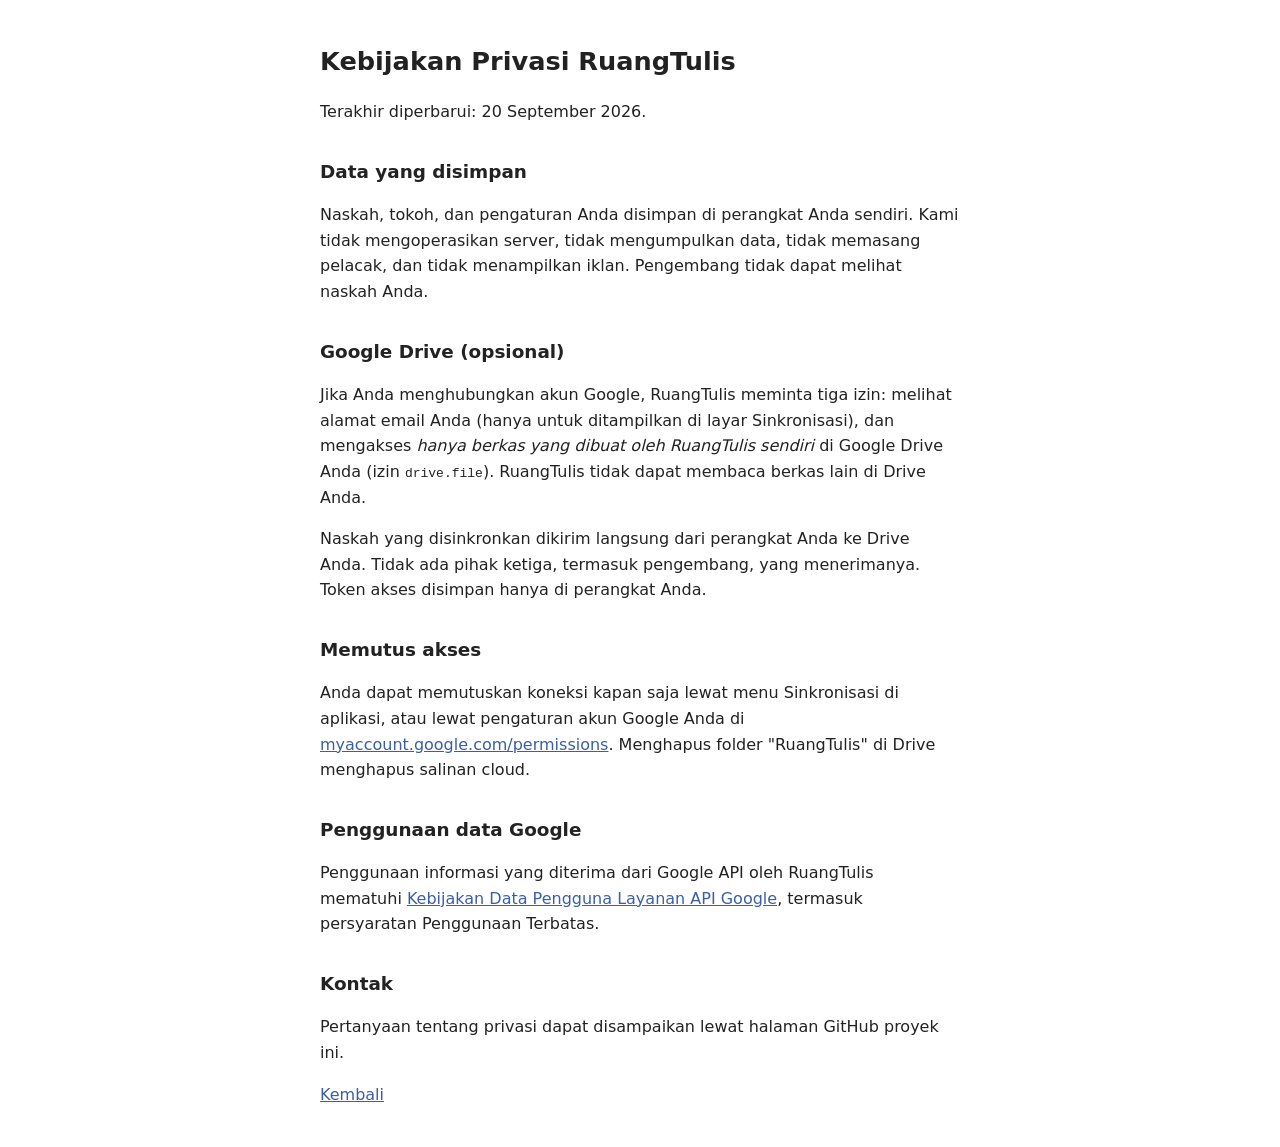
==== privasi.html @ 67985a94 "Halaman info dan kebijakan privasi RuangTulis Co-Authored-By: Claude Sonnet 5 <noreply@anthropic.com" ====
<!doctype html><html lang="id"><head><meta charset="utf-8"><meta name="viewport" content="width=device-width,initial-scale=1"><title>Kebijakan Privasi RuangTulis</title><link rel="stylesheet" href="style.css"></head><body>
<h1>Kebijakan Privasi RuangTulis</h1>
<p>Terakhir diperbarui: 20 September 2026.</p>
<h2>Data yang disimpan</h2>
<p>Naskah, tokoh, dan pengaturan Anda disimpan di perangkat Anda sendiri. Kami tidak mengoperasikan server, tidak mengumpulkan data, tidak memasang pelacak, dan tidak menampilkan iklan. Pengembang tidak dapat melihat naskah Anda.</p>
<h2>Google Drive (opsional)</h2>
<p>Jika Anda menghubungkan akun Google, RuangTulis meminta tiga izin: melihat alamat email Anda (hanya untuk ditampilkan di layar Sinkronisasi), dan mengakses <em>hanya berkas yang dibuat oleh RuangTulis sendiri</em> di Google Drive Anda (izin <code>drive.file</code>). RuangTulis tidak dapat membaca berkas lain di Drive Anda.</p>
<p>Naskah yang disinkronkan dikirim langsung dari perangkat Anda ke Drive Anda. Tidak ada pihak ketiga, termasuk pengembang, yang menerimanya. Token akses disimpan hanya di perangkat Anda.</p>
<h2>Memutus akses</h2>
<p>Anda dapat memutuskan koneksi kapan saja lewat menu Sinkronisasi di aplikasi, atau lewat pengaturan akun Google Anda di <a href="https://myaccount.google.com/permissions">myaccount.google.com/permissions</a>. Menghapus folder "RuangTulis" di Drive menghapus salinan cloud.</p>
<h2>Penggunaan data Google</h2>
<p>Penggunaan informasi yang diterima dari Google API oleh RuangTulis mematuhi <a href="https://developers.google.com/terms/api-services-user-data-policy">Kebijakan Data Pengguna Layanan API Google</a>, termasuk persyaratan Penggunaan Terbatas.</p>
<h2>Kontak</h2>
<p>Pertanyaan tentang privasi dapat disampaikan lewat halaman GitHub proyek ini.</p>
<p><a href="index.html">Kembali</a></p>
</body></html>
---- style.css ----
body{font-family:-apple-system,system-ui,sans-serif;max-width:640px;margin:0 auto;padding:24px 16px;line-height:1.6;color:#222}
h1{font-size:1.6rem}h2{font-size:1.15rem;margin-top:2rem}a{color:#3a5ea8}
@media(prefers-color-scheme:dark){body{background:#111;color:#e6e6e6}a{color:#8fb0ff}}
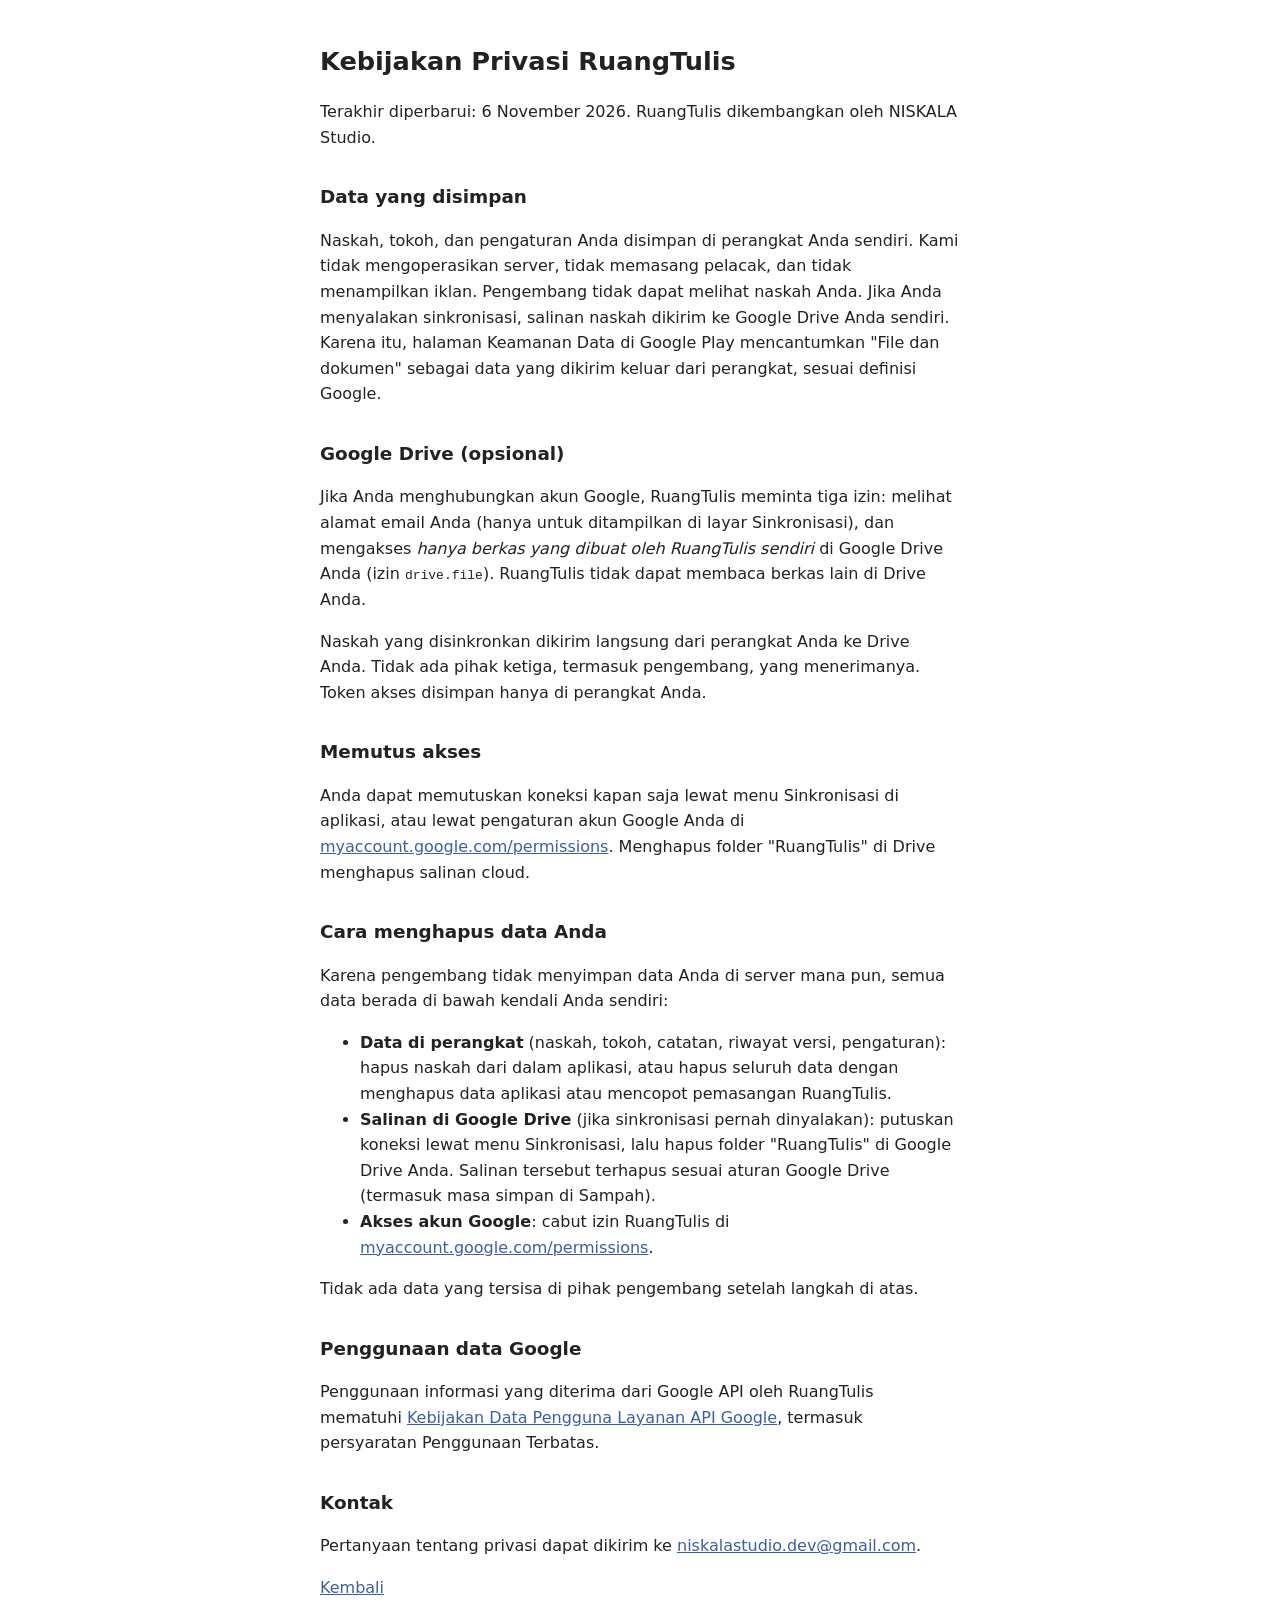
==== commit 13af3b3e: "Perbarui kebijakan privasi: data Drive, cara menghapus data, kontak NISKALA Co-Authored-By: Claude O" ====
--- a/privasi.html
+++ b/privasi.html
@@ -1,16 +1,24 @@
 <!doctype html><html lang="id"><head><meta charset="utf-8"><meta name="viewport" content="width=device-width,initial-scale=1"><title>Kebijakan Privasi RuangTulis</title><link rel="stylesheet" href="style.css"></head><body>
 <h1>Kebijakan Privasi RuangTulis</h1>
-<p>Terakhir diperbarui: 20 September 2026.</p>
+<p>Terakhir diperbarui: 6 November 2026. RuangTulis dikembangkan oleh NISKALA Studio.</p>
 <h2>Data yang disimpan</h2>
-<p>Naskah, tokoh, dan pengaturan Anda disimpan di perangkat Anda sendiri. Kami tidak mengoperasikan server, tidak mengumpulkan data, tidak memasang pelacak, dan tidak menampilkan iklan. Pengembang tidak dapat melihat naskah Anda.</p>
+<p>Naskah, tokoh, dan pengaturan Anda disimpan di perangkat Anda sendiri. Kami tidak mengoperasikan server, tidak memasang pelacak, dan tidak menampilkan iklan. Pengembang tidak dapat melihat naskah Anda. Jika Anda menyalakan sinkronisasi, salinan naskah dikirim ke Google Drive Anda sendiri. Karena itu, halaman Keamanan Data di Google Play mencantumkan "File dan dokumen" sebagai data yang dikirim keluar dari perangkat, sesuai definisi Google.</p>
 <h2>Google Drive (opsional)</h2>
 <p>Jika Anda menghubungkan akun Google, RuangTulis meminta tiga izin: melihat alamat email Anda (hanya untuk ditampilkan di layar Sinkronisasi), dan mengakses <em>hanya berkas yang dibuat oleh RuangTulis sendiri</em> di Google Drive Anda (izin <code>drive.file</code>). RuangTulis tidak dapat membaca berkas lain di Drive Anda.</p>
 <p>Naskah yang disinkronkan dikirim langsung dari perangkat Anda ke Drive Anda. Tidak ada pihak ketiga, termasuk pengembang, yang menerimanya. Token akses disimpan hanya di perangkat Anda.</p>
 <h2>Memutus akses</h2>
 <p>Anda dapat memutuskan koneksi kapan saja lewat menu Sinkronisasi di aplikasi, atau lewat pengaturan akun Google Anda di <a href="https://myaccount.google.com/permissions">myaccount.google.com/permissions</a>. Menghapus folder "RuangTulis" di Drive menghapus salinan cloud.</p>
+<h2 id="hapus-data">Cara menghapus data Anda</h2>
+<p>Karena pengembang tidak menyimpan data Anda di server mana pun, semua data berada di bawah kendali Anda sendiri:</p>
+<ul>
+<li><strong>Data di perangkat</strong> (naskah, tokoh, catatan, riwayat versi, pengaturan): hapus naskah dari dalam aplikasi, atau hapus seluruh data dengan menghapus data aplikasi atau mencopot pemasangan RuangTulis.</li>
+<li><strong>Salinan di Google Drive</strong> (jika sinkronisasi pernah dinyalakan): putuskan koneksi lewat menu Sinkronisasi, lalu hapus folder "RuangTulis" di Google Drive Anda. Salinan tersebut terhapus sesuai aturan Google Drive (termasuk masa simpan di Sampah).</li>
+<li><strong>Akses akun Google</strong>: cabut izin RuangTulis di <a href="https://myaccount.google.com/permissions">myaccount.google.com/permissions</a>.</li>
+</ul>
+<p>Tidak ada data yang tersisa di pihak pengembang setelah langkah di atas.</p>
 <h2>Penggunaan data Google</h2>
 <p>Penggunaan informasi yang diterima dari Google API oleh RuangTulis mematuhi <a href="https://developers.google.com/terms/api-services-user-data-policy">Kebijakan Data Pengguna Layanan API Google</a>, termasuk persyaratan Penggunaan Terbatas.</p>
 <h2>Kontak</h2>
-<p>Pertanyaan tentang privasi dapat disampaikan lewat halaman GitHub proyek ini.</p>
+<p>Pertanyaan tentang privasi dapat dikirim ke <a href="mailto:niskalastudio.dev@gmail.com">niskalastudio.dev@gmail.com</a>.</p>
 <p><a href="index.html">Kembali</a></p>
 </body></html>
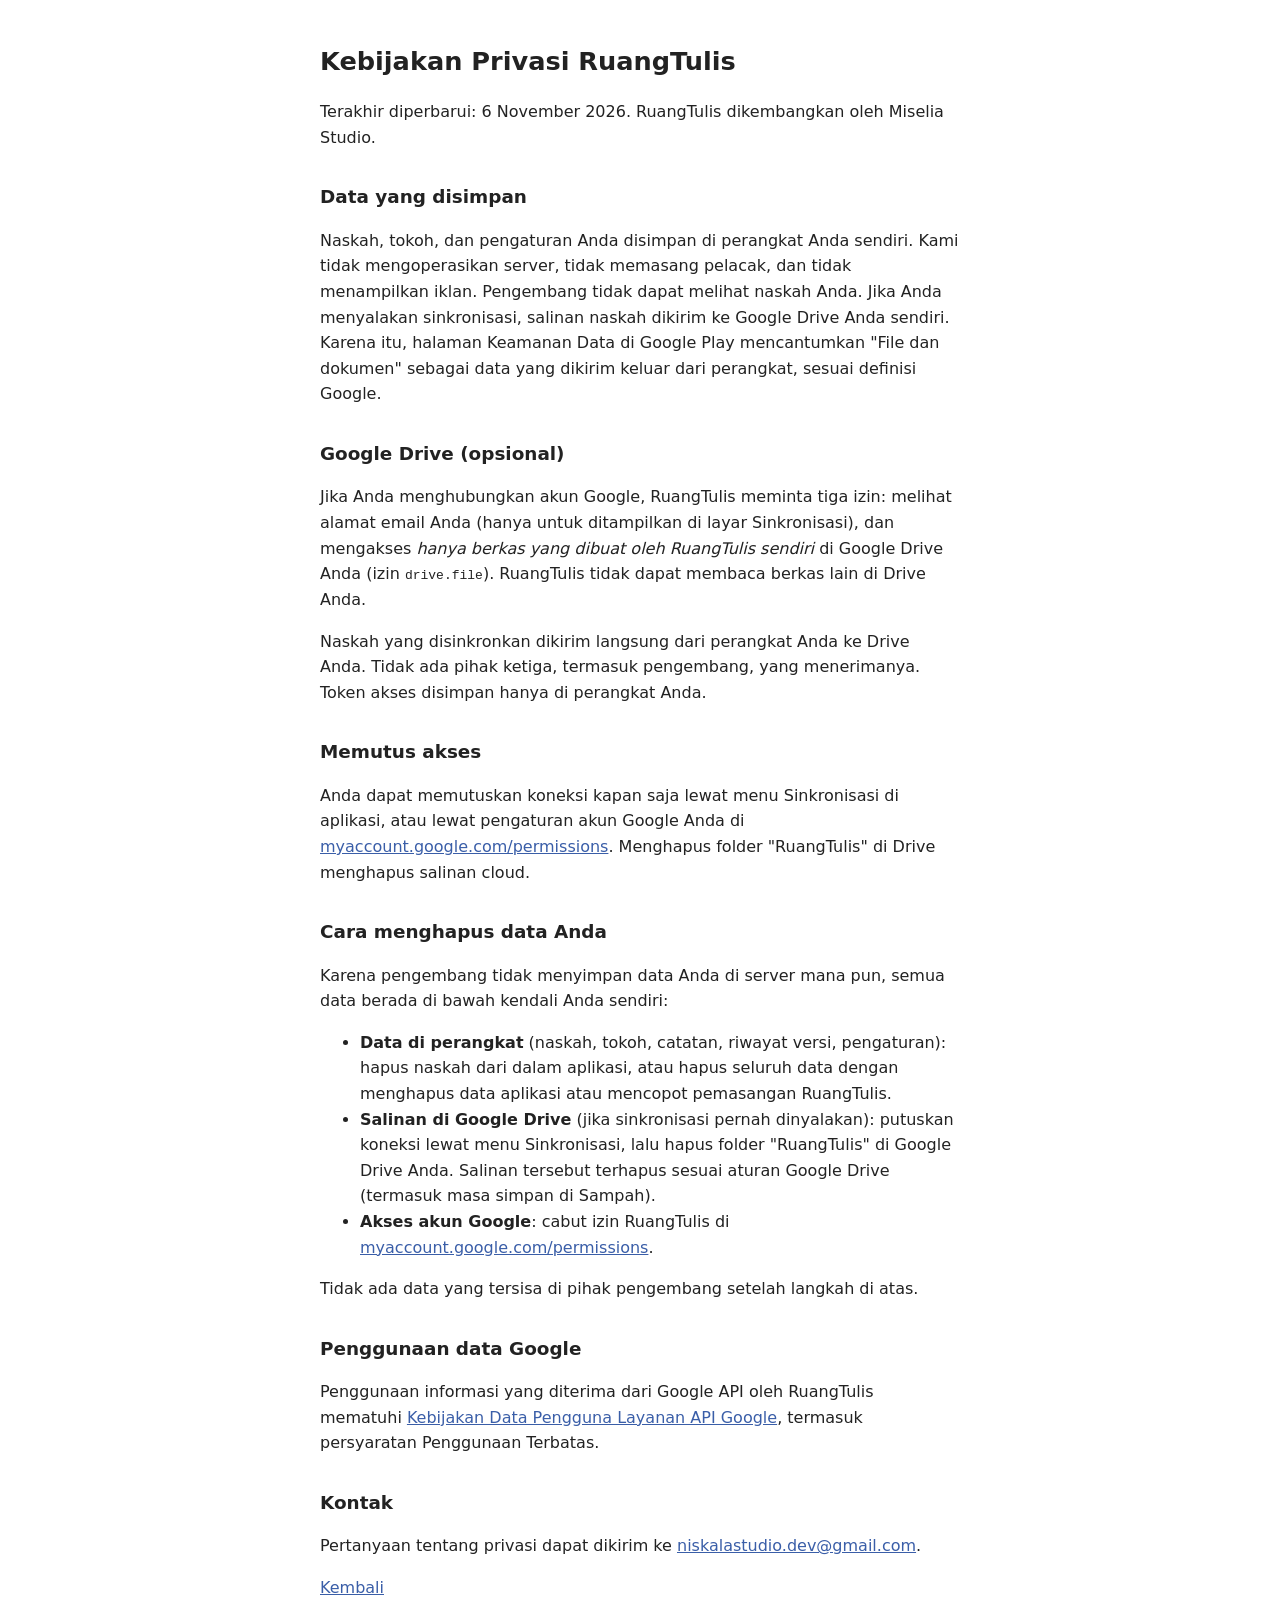
==== commit b31ea683: "Ganti nama studio menjadi Miselia Studio di kebijakan privasi Co-Authored-By: Claude Opus 5.5 <norep" ====
--- a/privasi.html
+++ b/privasi.html
@@ -1,6 +1,6 @@
 <!doctype html><html lang="id"><head><meta charset="utf-8"><meta name="viewport" content="width=device-width,initial-scale=1"><title>Kebijakan Privasi RuangTulis</title><link rel="stylesheet" href="style.css"></head><body>
 <h1>Kebijakan Privasi RuangTulis</h1>
-<p>Terakhir diperbarui: 6 November 2026. RuangTulis dikembangkan oleh NISKALA Studio.</p>
+<p>Terakhir diperbarui: 6 November 2026. RuangTulis dikembangkan oleh Miselia Studio.</p>
 <h2>Data yang disimpan</h2>
 <p>Naskah, tokoh, dan pengaturan Anda disimpan di perangkat Anda sendiri. Kami tidak mengoperasikan server, tidak memasang pelacak, dan tidak menampilkan iklan. Pengembang tidak dapat melihat naskah Anda. Jika Anda menyalakan sinkronisasi, salinan naskah dikirim ke Google Drive Anda sendiri. Karena itu, halaman Keamanan Data di Google Play mencantumkan "File dan dokumen" sebagai data yang dikirim keluar dari perangkat, sesuai definisi Google.</p>
 <h2>Google Drive (opsional)</h2>
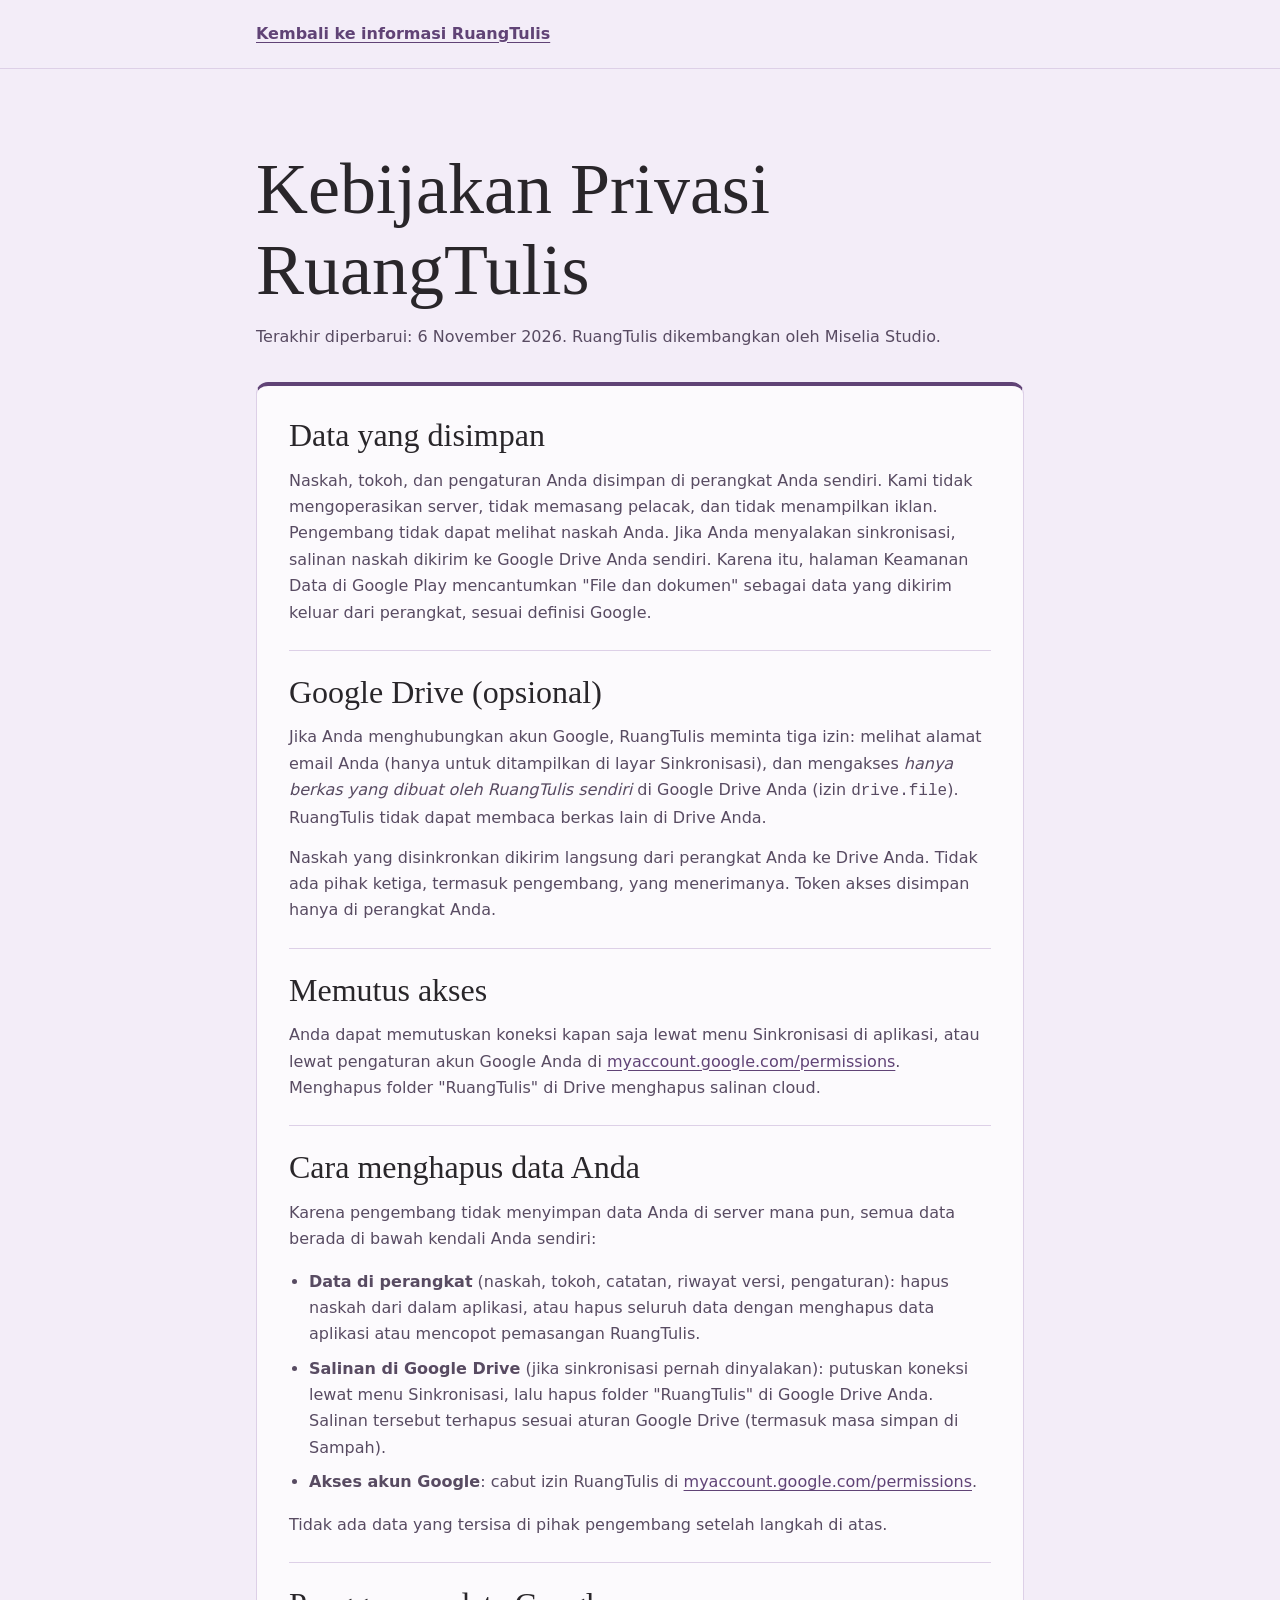
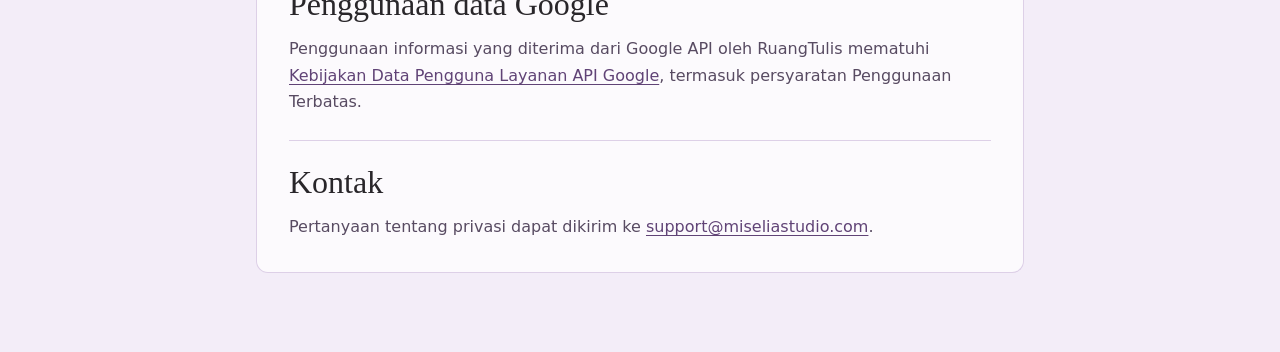
==== commit 92329456: "Align RuangTulis privacy page with Miselia Studio" ====
--- a/privasi.html
+++ b/privasi.html
@@ -1,24 +1,98 @@
-<!doctype html><html lang="id"><head><meta charset="utf-8"><meta name="viewport" content="width=device-width,initial-scale=1"><title>Kebijakan Privasi RuangTulis</title><link rel="stylesheet" href="style.css"></head><body>
-<h1>Kebijakan Privasi RuangTulis</h1>
-<p>Terakhir diperbarui: 6 November 2026. RuangTulis dikembangkan oleh Miselia Studio.</p>
-<h2>Data yang disimpan</h2>
-<p>Naskah, tokoh, dan pengaturan Anda disimpan di perangkat Anda sendiri. Kami tidak mengoperasikan server, tidak memasang pelacak, dan tidak menampilkan iklan. Pengembang tidak dapat melihat naskah Anda. Jika Anda menyalakan sinkronisasi, salinan naskah dikirim ke Google Drive Anda sendiri. Karena itu, halaman Keamanan Data di Google Play mencantumkan "File dan dokumen" sebagai data yang dikirim keluar dari perangkat, sesuai definisi Google.</p>
-<h2>Google Drive (opsional)</h2>
-<p>Jika Anda menghubungkan akun Google, RuangTulis meminta tiga izin: melihat alamat email Anda (hanya untuk ditampilkan di layar Sinkronisasi), dan mengakses <em>hanya berkas yang dibuat oleh RuangTulis sendiri</em> di Google Drive Anda (izin <code>drive.file</code>). RuangTulis tidak dapat membaca berkas lain di Drive Anda.</p>
-<p>Naskah yang disinkronkan dikirim langsung dari perangkat Anda ke Drive Anda. Tidak ada pihak ketiga, termasuk pengembang, yang menerimanya. Token akses disimpan hanya di perangkat Anda.</p>
-<h2>Memutus akses</h2>
-<p>Anda dapat memutuskan koneksi kapan saja lewat menu Sinkronisasi di aplikasi, atau lewat pengaturan akun Google Anda di <a href="https://myaccount.google.com/permissions">myaccount.google.com/permissions</a>. Menghapus folder "RuangTulis" di Drive menghapus salinan cloud.</p>
-<h2 id="hapus-data">Cara menghapus data Anda</h2>
-<p>Karena pengembang tidak menyimpan data Anda di server mana pun, semua data berada di bawah kendali Anda sendiri:</p>
-<ul>
-<li><strong>Data di perangkat</strong> (naskah, tokoh, catatan, riwayat versi, pengaturan): hapus naskah dari dalam aplikasi, atau hapus seluruh data dengan menghapus data aplikasi atau mencopot pemasangan RuangTulis.</li>
-<li><strong>Salinan di Google Drive</strong> (jika sinkronisasi pernah dinyalakan): putuskan koneksi lewat menu Sinkronisasi, lalu hapus folder "RuangTulis" di Google Drive Anda. Salinan tersebut terhapus sesuai aturan Google Drive (termasuk masa simpan di Sampah).</li>
-<li><strong>Akses akun Google</strong>: cabut izin RuangTulis di <a href="https://myaccount.google.com/permissions">myaccount.google.com/permissions</a>.</li>
-</ul>
-<p>Tidak ada data yang tersisa di pihak pengembang setelah langkah di atas.</p>
-<h2>Penggunaan data Google</h2>
-<p>Penggunaan informasi yang diterima dari Google API oleh RuangTulis mematuhi <a href="https://developers.google.com/terms/api-services-user-data-policy">Kebijakan Data Pengguna Layanan API Google</a>, termasuk persyaratan Penggunaan Terbatas.</p>
-<h2>Kontak</h2>
-<p>Pertanyaan tentang privasi dapat dikirim ke <a href="mailto:niskalastudio.dev@gmail.com">niskalastudio.dev@gmail.com</a>.</p>
-<p><a href="index.html">Kembali</a></p>
-</body></html>
+<!doctype html>
+<html lang="id">
+<head>
+  <meta charset="utf-8">
+  <meta name="viewport" content="width=device-width, initial-scale=1">
+  <meta name="theme-color" content="#f3edf8">
+  <title>Kebijakan Privasi RuangTulis</title>
+  <style>
+    :root {
+      color-scheme: light;
+      --latar: #f3edf8;
+      --permukaan: #fcfafd;
+      --tinta: #29262a;
+      --redup: #584b62;
+      --ungu: #604376;
+      --garis: #ddd0e7;
+    }
+    * { box-sizing: border-box; }
+    body {
+      margin: 0;
+      background: var(--latar);
+      color: var(--tinta);
+      font: 1rem/1.65 system-ui, sans-serif;
+    }
+    .wadah {
+      width: min(calc(100% - 2rem), 48rem);
+      margin-inline: auto;
+    }
+    header { border-bottom: 1px solid var(--garis); }
+    header .wadah { padding-block: .75rem; }
+    a { color: var(--ungu); text-underline-offset: .2em; }
+    a:focus-visible { outline: 3px solid var(--ungu); outline-offset: 4px; }
+    header a { display: inline-block; padding-block: .55rem; font-weight: 600; }
+    main { padding-block: clamp(2.5rem, 8vw, 5rem); }
+    h1, h2 { margin: 0; font-family: Georgia, serif; font-weight: 400; line-height: 1.12; }
+    h1 { max-width: 17ch; font-size: clamp(2.5rem, 7vw, 4.5rem); }
+    h2 { font-size: clamp(1.5rem, 4vw, 2rem); }
+    p { margin: .85rem 0 0; color: var(--redup); }
+    .pengantar { max-width: 55ch; margin-top: 1rem; font-size: 1.125rem; }
+    .informasi {
+      margin-top: 2rem;
+      padding: clamp(1.25rem, 5vw, 2rem);
+      background: var(--permukaan);
+      border: 1px solid var(--garis);
+      border-top: .25rem solid var(--ungu);
+      border-radius: .75rem;
+    }
+    section + section { margin-top: 1.5rem; padding-top: 1.5rem; border-top: 1px solid var(--garis); }
+    ul { padding-inline-start: 1.25rem; color: var(--redup); }
+    li + li { margin-top: .5rem; }
+    .informasi a { overflow-wrap: anywhere; }
+  </style>
+</head>
+<body>
+  <header>
+    <div class="wadah">
+      <a href="./">Kembali ke informasi RuangTulis</a>
+    </div>
+  </header>
+  <main class="wadah">
+    <h1>Kebijakan Privasi RuangTulis</h1>
+    <p>Terakhir diperbarui: 6 November 2026. RuangTulis dikembangkan oleh Miselia Studio.</p>
+    <div class="informasi">
+      <section>
+        <h2>Data yang disimpan</h2>
+        <p>Naskah, tokoh, dan pengaturan Anda disimpan di perangkat Anda sendiri. Kami tidak mengoperasikan server, tidak memasang pelacak, dan tidak menampilkan iklan. Pengembang tidak dapat melihat naskah Anda. Jika Anda menyalakan sinkronisasi, salinan naskah dikirim ke Google Drive Anda sendiri. Karena itu, halaman Keamanan Data di Google Play mencantumkan "File dan dokumen" sebagai data yang dikirim keluar dari perangkat, sesuai definisi Google.</p>
+      </section>
+      <section>
+        <h2>Google Drive (opsional)</h2>
+        <p>Jika Anda menghubungkan akun Google, RuangTulis meminta tiga izin: melihat alamat email Anda (hanya untuk ditampilkan di layar Sinkronisasi), dan mengakses <em>hanya berkas yang dibuat oleh RuangTulis sendiri</em> di Google Drive Anda (izin <code>drive.file</code>). RuangTulis tidak dapat membaca berkas lain di Drive Anda.</p>
+        <p>Naskah yang disinkronkan dikirim langsung dari perangkat Anda ke Drive Anda. Tidak ada pihak ketiga, termasuk pengembang, yang menerimanya. Token akses disimpan hanya di perangkat Anda.</p>
+      </section>
+      <section>
+        <h2>Memutus akses</h2>
+        <p>Anda dapat memutuskan koneksi kapan saja lewat menu Sinkronisasi di aplikasi, atau lewat pengaturan akun Google Anda di <a href="https://myaccount.google.com/permissions">myaccount.google.com/permissions</a>. Menghapus folder "RuangTulis" di Drive menghapus salinan cloud.</p>
+      </section>
+      <section>
+        <h2 id="hapus-data">Cara menghapus data Anda</h2>
+        <p>Karena pengembang tidak menyimpan data Anda di server mana pun, semua data berada di bawah kendali Anda sendiri:</p>
+        <ul>
+        <li><strong>Data di perangkat</strong> (naskah, tokoh, catatan, riwayat versi, pengaturan): hapus naskah dari dalam aplikasi, atau hapus seluruh data dengan menghapus data aplikasi atau mencopot pemasangan RuangTulis.</li>
+        <li><strong>Salinan di Google Drive</strong> (jika sinkronisasi pernah dinyalakan): putuskan koneksi lewat menu Sinkronisasi, lalu hapus folder "RuangTulis" di Google Drive Anda. Salinan tersebut terhapus sesuai aturan Google Drive (termasuk masa simpan di Sampah).</li>
+        <li><strong>Akses akun Google</strong>: cabut izin RuangTulis di <a href="https://myaccount.google.com/permissions">myaccount.google.com/permissions</a>.</li>
+        </ul>
+        <p>Tidak ada data yang tersisa di pihak pengembang setelah langkah di atas.</p>
+      </section>
+      <section>
+        <h2>Penggunaan data Google</h2>
+        <p>Penggunaan informasi yang diterima dari Google API oleh RuangTulis mematuhi <a href="https://developers.google.com/terms/api-services-user-data-policy">Kebijakan Data Pengguna Layanan API Google</a>, termasuk persyaratan Penggunaan Terbatas.</p>
+      </section>
+      <section>
+        <h2>Kontak</h2>
+        <p>Pertanyaan tentang privasi dapat dikirim ke <a href="mailto:support@miseliastudio.com">support@miseliastudio.com</a>.</p>
+      </section>
+    </div>
+  </main>
+</body>
+</html>
